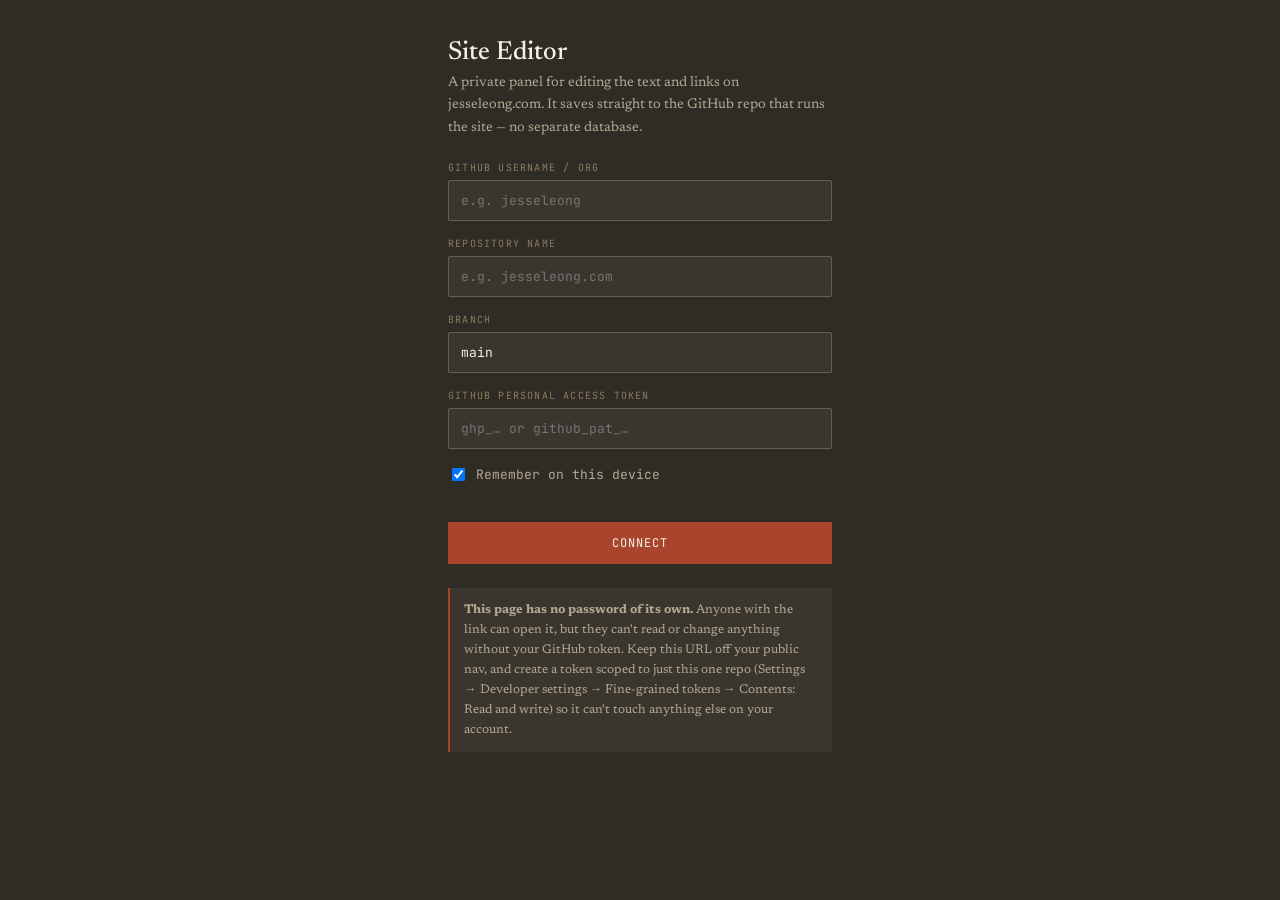
==== admin/index.html @ a8619f8d "Add files via upload" ====
<!DOCTYPE html>
<html lang="en">
<head>
<meta charset="UTF-8">
<meta name="viewport" content="width=device-width, initial-scale=1, viewport-fit=cover">
<title>Jesse L &mdash; Site Editor</title>
<meta name="theme-color" content="#2f2c26">
<meta name="description" content="Private admin panel for jesseleong.com">
<meta name="robots" content="noindex, nofollow">

<link rel="manifest" href="manifest.webmanifest">
<link rel="apple-touch-icon" href="apple-touch-icon.png">
<link rel="icon" href="icon-192.png">
<meta name="apple-mobile-web-app-capable" content="yes">
<meta name="apple-mobile-web-app-status-bar-style" content="black-translucent">
<meta name="apple-mobile-web-app-title" content="Site Editor">

<link href="https://fonts.googleapis.com/css2?family=JetBrains+Mono:wght@400;500;600&family=Newsreader:ital,wght@0,400;0,500;1,400;1,500&display=swap" rel="stylesheet">

<style>
  :root{
    --ink:#f3efe4;
    --paper:#2f2c26;
    --paper-raised:#3a362e;
    --crimson:#a8452c;
    --stone:#8c7b60;
    --line:rgba(243,239,228,0.12);
    --line-strong:rgba(243,239,228,0.22);
    --muted:#b3a892;
    --good:#7a9a6b;
    --bad:#c1543a;
  }
  *{box-sizing:border-box;}
  html,body{margin:0; padding:0;}
  body{
    background:var(--paper);
    color:var(--ink);
    font-family:'Newsreader', serif;
    -webkit-font-smoothing:antialiased;
    padding-bottom:calc(48px + env(safe-area-inset-bottom));
  }
  .mono{font-family:'JetBrains Mono', monospace; letter-spacing:0.03em;}

  header{
    position:sticky; top:0; z-index:20;
    background:var(--paper);
    border-bottom:1px solid var(--line-strong);
    padding:calc(14px + env(safe-area-inset-top)) 18px 14px;
    display:flex; align-items:center; justify-content:space-between; gap:12px;
  }
  header .brand{
    font-size:15px; letter-spacing:0.02em;
  }
  header .brand small{
    display:block; font-family:'JetBrains Mono', monospace; font-size:10px;
    letter-spacing:0.14em; text-transform:uppercase; color:var(--stone); margin-top:2px;
  }
  #publishBtn{
    font-family:'JetBrains Mono', monospace; font-size:11px; letter-spacing:0.08em;
    text-transform:uppercase; background:var(--crimson); color:var(--ink);
    border:none; padding:11px 16px; cursor:pointer; white-space:nowrap;
  }
  #publishBtn:disabled{opacity:0.4; cursor:default;}
  #publishBtn.dirty{box-shadow:0 0 0 2px rgba(168,69,44,0.4);}

  main{max-width:640px; margin:0 auto; padding:20px 18px 40px;}

  .statusbar{
    font-family:'JetBrains Mono', monospace; font-size:11px; color:var(--muted);
    padding:10px 18px; border-bottom:1px solid var(--line);
    display:flex; align-items:center; gap:8px; flex-wrap:wrap;
  }
  .dot{width:7px; height:7px; border-radius:50%; background:var(--stone); flex:0 0 auto;}
  .dot.ok{background:var(--good);}
  .dot.err{background:var(--bad);}
  .statusbar a{color:var(--muted);}

  /* connect screen */
  #connect{max-width:420px; margin:40px auto; padding:0 18px;}
  #connect h1{font-size:26px; font-weight:500; margin:0 0 6px;}
  #connect p{color:var(--muted); font-size:14px; line-height:1.6; margin:0 0 22px;}
  label{display:block; font-family:'JetBrains Mono', monospace; font-size:10px;
    letter-spacing:0.12em; text-transform:uppercase; color:var(--stone); margin:16px 0 6px;}
  input[type=text], input[type=password], textarea{
    width:100%; background:var(--paper-raised); border:1px solid var(--line-strong);
    color:var(--ink); font-family:'JetBrains Mono', monospace; font-size:13px;
    padding:11px 12px; border-radius:2px;
  }
  input:focus, textarea:focus{outline:none; border-color:var(--crimson);}
  textarea{font-family:'Newsreader', serif; font-size:15px; line-height:1.5; resize:vertical; min-height:70px;}
  .checkrow{display:flex; align-items:center; gap:8px; margin:16px 0;}
  .checkrow label{margin:0; text-transform:none; letter-spacing:0; font-size:13px; color:var(--muted);}
  .btn-primary{
    width:100%; font-family:'JetBrains Mono', monospace; font-size:12px; letter-spacing:0.08em;
    text-transform:uppercase; background:var(--crimson); color:var(--ink);
    border:none; padding:13px 16px; cursor:pointer; margin-top:22px;
  }
  .btn-primary:disabled{opacity:0.5;}
  .btn-ghost{
    width:100%; font-family:'JetBrains Mono', monospace; font-size:11px; letter-spacing:0.06em;
    background:transparent; color:var(--muted); border:1px solid var(--line-strong);
    padding:10px 16px; cursor:pointer; margin-top:10px;
  }
  .notice{
    font-size:12.5px; line-height:1.6; color:var(--muted); background:var(--paper-raised);
    border-left:2px solid var(--crimson); padding:12px 14px; margin-top:24px;
  }
  .connect-error{color:var(--bad); font-size:12.5px; margin-top:10px; font-family:'JetBrains Mono', monospace; display:none;}

  /* editor sections */
  details{border-bottom:1px solid var(--line); padding:16px 0;}
  details:first-of-type{padding-top:0;}
  summary{
    cursor:pointer; list-style:none; display:flex; align-items:center; justify-content:space-between;
    font-size:19px; font-weight:500;
  }
  summary::-webkit-details-marker{display:none;}
  summary .eyebrow{
    font-family:'JetBrains Mono', monospace; font-size:10px; letter-spacing:0.14em;
    text-transform:uppercase; color:var(--crimson); display:block; margin-bottom:4px;
  }
  summary .chev{font-family:'JetBrains Mono', monospace; color:var(--stone); font-size:14px; transition:transform .2s;}
  details[open] summary .chev{transform:rotate(90deg);}

  .field{margin-bottom:14px;}
  .field .flabel{
    font-family:'JetBrains Mono', monospace; font-size:10px; letter-spacing:0.1em;
    text-transform:uppercase; color:var(--stone); margin-bottom:6px; display:block;
  }
  .item-block{
    border:1px solid var(--line); padding:14px; margin:14px 0; background:rgba(243,239,228,0.02);
  }
  .item-block .item-title{
    font-family:'JetBrains Mono', monospace; font-size:11px; letter-spacing:0.08em;
    color:var(--muted); margin-bottom:10px; text-transform:uppercase;
  }
  .two-col{display:grid; grid-template-columns:1fr 1fr; gap:10px;}
  @media (max-width:480px){.two-col{grid-template-columns:1fr;}}

  .hint{font-size:11.5px; color:var(--muted); margin-top:20px; line-height:1.6;}
  .hint a{color:var(--ink);}

  #toast{
    position:fixed; left:50%; bottom:calc(20px + env(safe-area-inset-bottom));
    transform:translate(-50%, 20px); opacity:0;
    background:var(--ink); color:var(--paper); font-family:'JetBrains Mono', monospace;
    font-size:12px; padding:12px 18px; border-radius:2px; transition:all .25s; z-index:50;
    max-width:90vw; text-align:center;
  }
  #toast.show{transform:translate(-50%,0); opacity:1;}
  #toast.err{background:var(--bad); color:var(--ink);}

  .hidden{display:none !important;}
</style>
</head>
<body>

<div id="connect">
  <h1>Site Editor</h1>
  <p>A private panel for editing the text and links on jesseleong.com. It saves straight to the GitHub repo that runs the site &mdash; no separate database.</p>

  <label for="tOwner">GitHub username / org</label>
  <input type="text" id="tOwner" autocomplete="off" autocapitalize="off" spellcheck="false" placeholder="e.g. jesseleong">

  <label for="tRepo">Repository name</label>
  <input type="text" id="tRepo" autocomplete="off" autocapitalize="off" spellcheck="false" placeholder="e.g. jesseleong.com">

  <label for="tBranch">Branch</label>
  <input type="text" id="tBranch" autocomplete="off" autocapitalize="off" spellcheck="false" value="main">

  <label for="tToken">GitHub personal access token</label>
  <input type="password" id="tToken" autocomplete="off" spellcheck="false" placeholder="ghp_&hellip; or github_pat_&hellip;">

  <div class="checkrow">
    <input type="checkbox" id="tRemember" checked>
    <label for="tRemember">Remember on this device</label>
  </div>

  <button class="btn-primary" id="connectBtn">Connect</button>
  <div class="connect-error" id="connectError"></div>

  <div class="notice">
    <strong>This page has no password of its own.</strong> Anyone with the link can open it, but they can't read or change anything without your GitHub token. Keep this URL off your public nav, and create a token scoped to just this one repo (Settings &rarr; Developer settings &rarr; Fine-grained tokens &rarr; Contents: Read and write) so it can't touch anything else on your account.
  </div>
</div>

<header id="appHeader" class="hidden">
  <div class="brand">Site Editor<small id="repoLabel"></small></div>
  <button id="publishBtn" disabled>Publish</button>
</header>
<div class="statusbar hidden" id="statusbar">
  <span class="dot" id="statusDot"></span>
  <span id="statusText">Loading&hellip;</span>
  <span style="margin-left:auto"><a href="https://jesseleong.com/" target="_blank" rel="noopener">View live site &rarr;</a></span>
</div>

<main id="editor" class="hidden"></main>

<div id="toast"></div>

<script src="fields.js"></script>
<script src="app.js"></script>
</body>
</html>
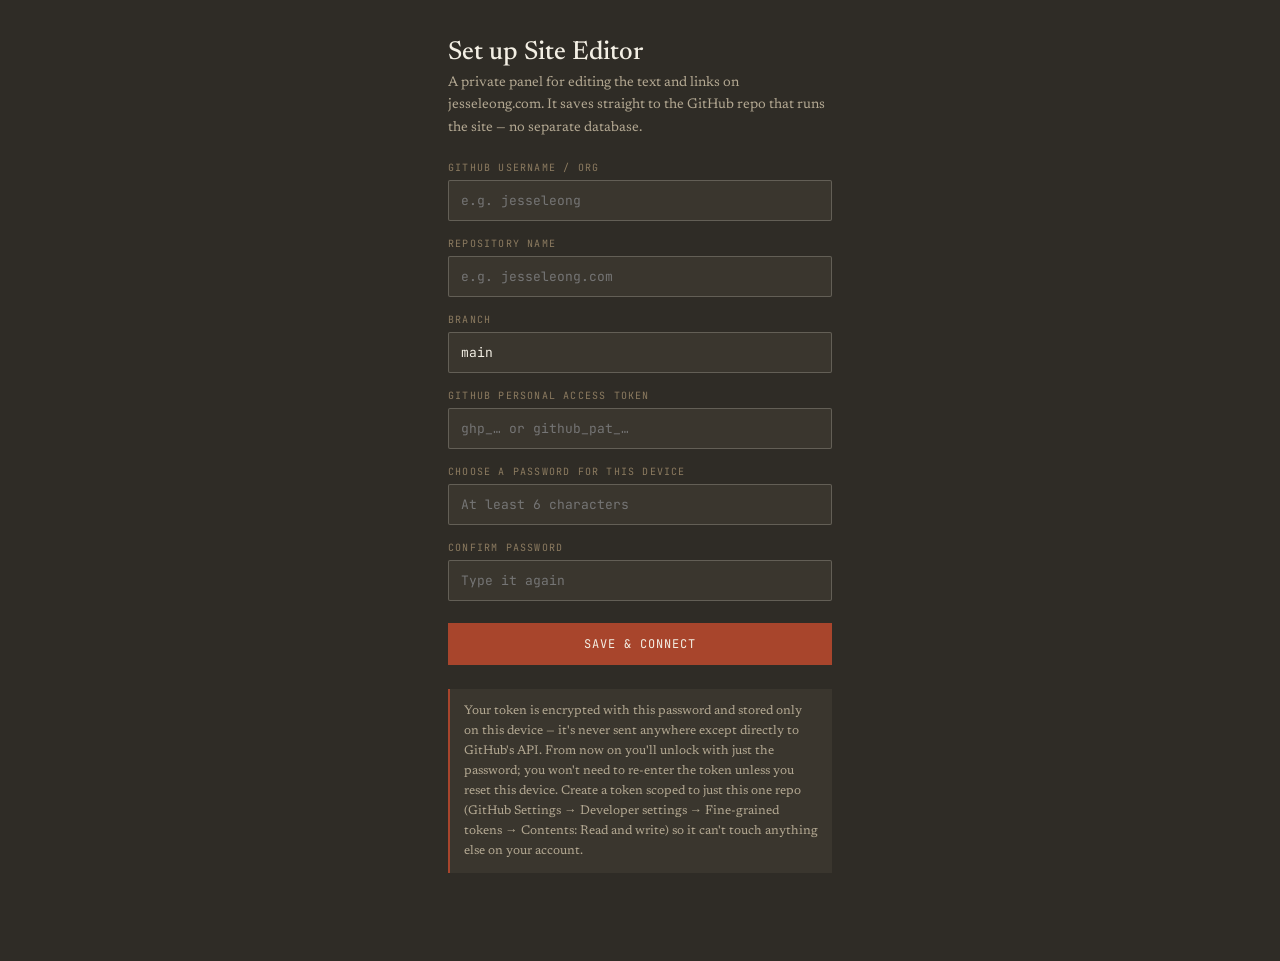
==== commit a7e9a9c3: "Add files via upload" ====
--- a/admin/index.html
+++ b/admin/index.html
@@ -62,6 +62,11 @@
   }
   #publishBtn:disabled{opacity:0.4; cursor:default;}
   #publishBtn.dirty{box-shadow:0 0 0 2px rgba(168,69,44,0.4);}
+  #lockOutBtn{
+    font-family:'JetBrains Mono', monospace; font-size:10px; letter-spacing:0.06em;
+    background:transparent; color:var(--muted); border:1px solid var(--line-strong);
+    padding:7px 10px; cursor:pointer; white-space:nowrap;
+  }
 
   main{max-width:640px; margin:0 auto; padding:20px 18px 40px;}
 
@@ -75,10 +80,10 @@
   .dot.err{background:var(--bad);}
   .statusbar a{color:var(--muted);}
 
-  /* connect screen */
-  #connect{max-width:420px; margin:40px auto; padding:0 18px;}
-  #connect h1{font-size:26px; font-weight:500; margin:0 0 6px;}
-  #connect p{color:var(--muted); font-size:14px; line-height:1.6; margin:0 0 22px;}
+  /* gate screen (setup + unlock share this) */
+  #gate{max-width:420px; margin:40px auto; padding:0 18px;}
+  #gate h1{font-size:26px; font-weight:500; margin:0 0 6px;}
+  #gate p.lead{color:var(--muted); font-size:14px; line-height:1.6; margin:0 0 22px;}
   label{display:block; font-family:'JetBrains Mono', monospace; font-size:10px;
     letter-spacing:0.12em; text-transform:uppercase; color:var(--stone); margin:16px 0 6px;}
   input[type=text], input[type=password], textarea{
@@ -88,8 +93,7 @@
   }
   input:focus, textarea:focus{outline:none; border-color:var(--crimson);}
   textarea{font-family:'Newsreader', serif; font-size:15px; line-height:1.5; resize:vertical; min-height:70px;}
-  .checkrow{display:flex; align-items:center; gap:8px; margin:16px 0;}
-  .checkrow label{margin:0; text-transform:none; letter-spacing:0; font-size:13px; color:var(--muted);}
+  #unlockInput{letter-spacing:0.15em; font-size:18px;}
   .btn-primary{
     width:100%; font-family:'JetBrains Mono', monospace; font-size:12px; letter-spacing:0.08em;
     text-transform:uppercase; background:var(--crimson); color:var(--ink);
@@ -105,7 +109,7 @@
     font-size:12.5px; line-height:1.6; color:var(--muted); background:var(--paper-raised);
     border-left:2px solid var(--crimson); padding:12px 14px; margin-top:24px;
   }
-  .connect-error{color:var(--bad); font-size:12.5px; margin-top:10px; font-family:'JetBrains Mono', monospace; display:none;}
+  .gate-error{color:var(--bad); font-size:12.5px; margin-top:10px; font-family:'JetBrains Mono', monospace; display:none;}
 
   /* editor sections */
   details{border-bottom:1px solid var(--line); padding:16px 0;}
@@ -155,38 +159,65 @@
 </head>
 <body>
 
-<div id="connect">
-  <h1>Site Editor</h1>
-  <p>A private panel for editing the text and links on jesseleong.com. It saves straight to the GitHub repo that runs the site &mdash; no separate database.</p>
-
-  <label for="tOwner">GitHub username / org</label>
-  <input type="text" id="tOwner" autocomplete="off" autocapitalize="off" spellcheck="false" placeholder="e.g. jesseleong">
-
-  <label for="tRepo">Repository name</label>
-  <input type="text" id="tRepo" autocomplete="off" autocapitalize="off" spellcheck="false" placeholder="e.g. jesseleong.com">
-
-  <label for="tBranch">Branch</label>
-  <input type="text" id="tBranch" autocomplete="off" autocapitalize="off" spellcheck="false" value="main">
-
-  <label for="tToken">GitHub personal access token</label>
-  <input type="password" id="tToken" autocomplete="off" spellcheck="false" placeholder="ghp_&hellip; or github_pat_&hellip;">
-
-  <div class="checkrow">
-    <input type="checkbox" id="tRemember" checked>
-    <label for="tRemember">Remember on this device</label>
+<div id="gate">
+
+  <!-- ===== UNLOCK: shown when an encrypted vault already exists on this device ===== -->
+  <div id="unlockView" class="hidden">
+    <h1>Enter password</h1>
+    <p class="lead">Enter your password to unlock the editor on this device.</p>
+
+    <label for="unlockInput">Password</label>
+    <input type="password" id="unlockInput" autocomplete="off" spellcheck="false" placeholder="&bull;&bull;&bull;&bull;&bull;&bull;">
+
+    <div class="gate-error" id="unlockError"></div>
+
+    <button class="btn-primary" id="unlockBtn">Unlock</button>
+    <button class="btn-ghost" id="unlockForgot" type="button">Forgot password? Reset this device</button>
+
+    <div class="notice">
+      Your password never leaves this device and is never sent anywhere. It decrypts your GitHub token, which is stored here in encrypted form. If you forget it, resetting means re-entering your GitHub token once.
+    </div>
   </div>
 
-  <button class="btn-primary" id="connectBtn">Connect</button>
-  <div class="connect-error" id="connectError"></div>
-
-  <div class="notice">
-    <strong>This page has no password of its own.</strong> Anyone with the link can open it, but they can't read or change anything without your GitHub token. Keep this URL off your public nav, and create a token scoped to just this one repo (Settings &rarr; Developer settings &rarr; Fine-grained tokens &rarr; Contents: Read and write) so it can't touch anything else on your account.
+  <!-- ===== SETUP: shown the first time, or after a reset ===== -->
+  <div id="setupView" class="hidden">
+    <h1>Set up Site Editor</h1>
+    <p class="lead">A private panel for editing the text and links on jesseleong.com. It saves straight to the GitHub repo that runs the site &mdash; no separate database.</p>
+
+    <label for="sOwner">GitHub username / org</label>
+    <input type="text" id="sOwner" autocomplete="off" autocapitalize="off" spellcheck="false" placeholder="e.g. jesseleong">
+
+    <label for="sRepo">Repository name</label>
+    <input type="text" id="sRepo" autocomplete="off" autocapitalize="off" spellcheck="false" placeholder="e.g. jesseleong.com">
+
+    <label for="sBranch">Branch</label>
+    <input type="text" id="sBranch" autocomplete="off" autocapitalize="off" spellcheck="false" value="main">
+
+    <label for="sToken">GitHub personal access token</label>
+    <input type="password" id="sToken" autocomplete="off" spellcheck="false" placeholder="ghp_&hellip; or github_pat_&hellip;">
+
+    <label for="sPass">Choose a password for this device</label>
+    <input type="password" id="sPass" autocomplete="off" spellcheck="false" placeholder="At least 6 characters">
+
+    <label for="sPass2">Confirm password</label>
+    <input type="password" id="sPass2" autocomplete="off" spellcheck="false" placeholder="Type it again">
+
+    <button class="btn-primary" id="setupBtn">Save &amp; connect</button>
+    <div class="gate-error" id="setupError"></div>
+
+    <div class="notice">
+      Your token is encrypted with this password and stored only on this device &mdash; it's never sent anywhere except directly to GitHub's API. From now on you'll unlock with just the password; you won't need to re-enter the token unless you reset this device. Create a token scoped to just this one repo (GitHub Settings &rarr; Developer settings &rarr; Fine-grained tokens &rarr; Contents: Read and write) so it can't touch anything else on your account.
+    </div>
   </div>
+
 </div>
 
 <header id="appHeader" class="hidden">
   <div class="brand">Site Editor<small id="repoLabel"></small></div>
-  <button id="publishBtn" disabled>Publish</button>
+  <div style="display:flex; gap:8px; align-items:center;">
+    <button id="lockOutBtn" title="Lock">Lock</button>
+    <button id="publishBtn" disabled>Publish</button>
+  </div>
 </header>
 <div class="statusbar hidden" id="statusbar">
   <span class="dot" id="statusDot"></span>
